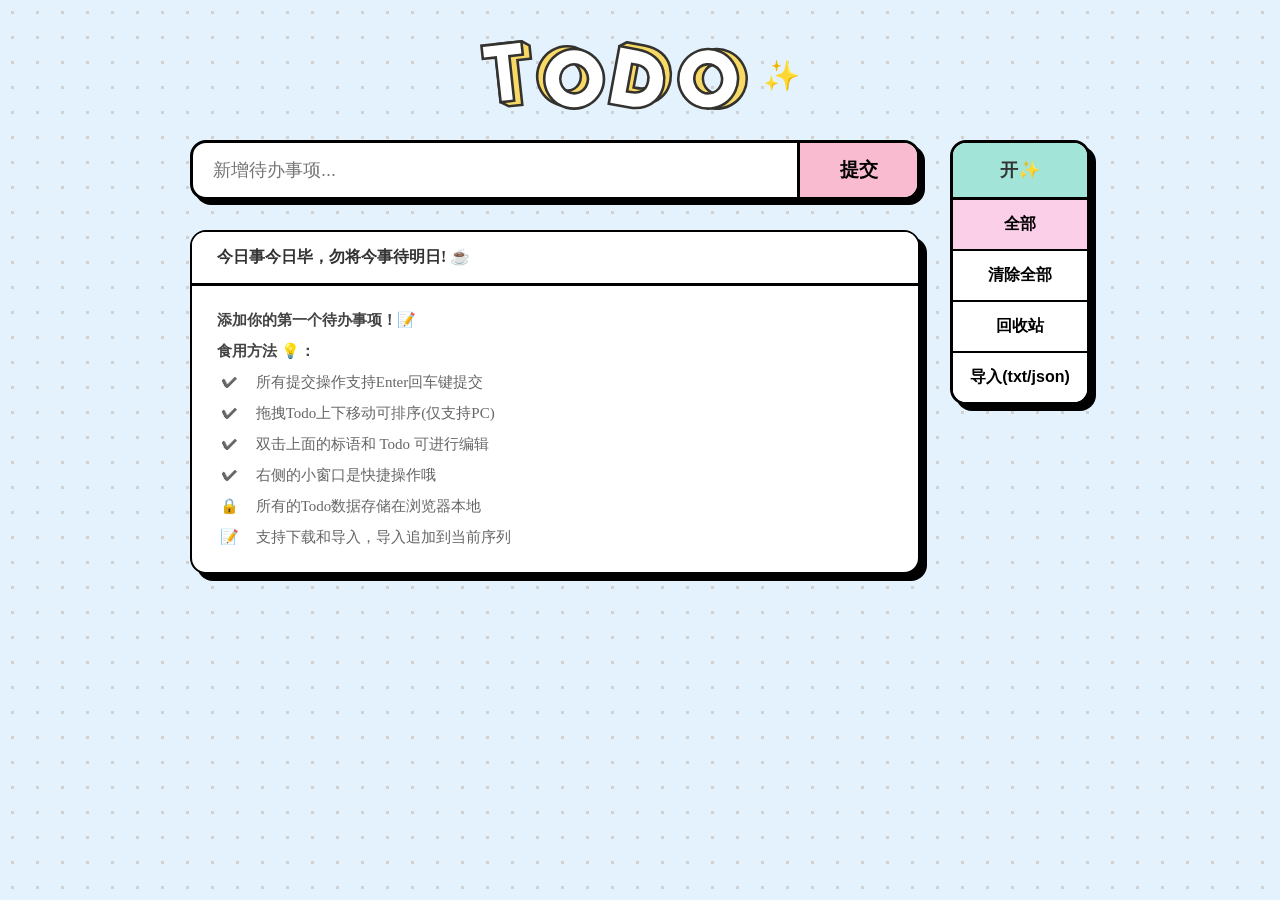
==== todolist/index.html @ 0f5ed59c "feat:qg homework" ====
<!DOCTYPE html>
<html lang="zh-CN">
<head>
    <meta charset="UTF-8">
    <meta name="viewport" content="width=device-width, initial-scale=1.0">
    <title>todolist-app</title>
    <link rel="stylesheet" href="./css/style.css">
</head>
<body>
    <div class="container">
        <header class="header">
            <div class="logo-container">
                <img src="./images/todo.svg" alt="todo标签文本">
                <span class="decoration">✨</span>
            </div>
        </header>

        <main class="content-wrapper">
            <section class="left-panel">
                <div class="input-group">
                    <div class="input-fields">
                        <input type="text" id="note-title" placeholder="新增待办事项...">
                    </div>
                    <button id="add-btn">提交</button>
                </div>
                <div class="note-content">
                    <div class="note-header">
                        <span>今日事今日毕，勿将今事待明日! ☕</span>
                    </div>
                    <div id="note-list">
                        <div class="guide-container">
                            
                            <p class="guide-title">添加你的第一个待办事项！📝</p>
                            <div class="guide-content">
                                <p class="guide-subtitle">食用方法 💡：</p>
                                <ul class="guide-list">
                                    <li><span class="guide-icon">✔</span> 所有提交操作支持Enter回车键提交</li>
                                    <li><span class="guide-icon">✔</span> 拖拽Todo上下移动可排序(仅支持PC)</li>
                                    <li><span class="guide-icon">✔</span> 双击上面的标语和 Todo 可进行编辑</li>
                                    <li><span class="guide-icon">✔</span> 右侧的小窗口是快捷操作哦</li>
                                    <li><span class="guide-icon">🔒</span> 所有的Todo数据存储在浏览器本地</li>
                                    <li><span class="guide-icon">📝</span> 支持下载和导入，导入追加到当前序列</li>
                                </ul>
                            </div>
                        </div>

                    </div> 
                </div>
            </section>

            <aside class="right-panel">
                <div class="control-box">
                    <div class="status-badge">开✨</div>
                    <button class="nav-btn active">全部</button>
                    <button id="clear-all" class="nav-btn">清除全部</button>
                    <button id="trash-bag" class="nav-btn">回收站</button>
                    <div class="import">
                        <button id="import-btn" class="nav-btn">导入(txt/json)</button>
                    </div>
                </div>
            </aside>
        </main>
    </div>
    <script src="script.js"></script>
</body>
</html>
---- todolist/css/style.css ----
*{
    margin: 0;
    padding: 0;
    box-sizing: border-box;
}

body{
    background-color: #e3f2fd;
    background-image: radial-gradient(#d1d1d1 1.5px,transparent 1.5px);
    /* 浅白色的小班点 */
    background-size: 25px 25px;
    font-family: "Microsoft YaHei";
    color: #333;
    padding: 40px;
    /* 与浏览器周边隔开一点 */
}

/* 主界面 */
.container{
    max-width: 900px;
    margin: 0 auto;
}

.header{
    display: flex;
    justify-content: center;
    margin-bottom: 30px;
}

/* logo图片 */
.logo-container img{
    height: 70px;
    width: auto;
}

/* 承载logo的容器 */
.logo-container{
    align-items: center;
    display: flex;
    gap: 15px;
    font-size: 40px;
    font-weight: 900;
}

/* 星星装饰 */
.decoration{
    font-size: 30px;
}

/* 装饰左右的侧边栏 */
.content-wrapper{
    display: flex;
    gap: 30px;
    align-items: flex-start;
}


/* 占比空间分配 */
.left-panel{
    flex: 3;
}

.right-panel{
    flex: 1;
}

/* 上方总输入框 */
.input-group{
    background-color: #fff;
    border: 3px solid #000;
    border-radius: 16px;
    display: flex;
    overflow: hidden;
    box-shadow: 5px 5px 0px #000;
    margin-bottom: 30px;
    height: 60px;
}

.input-fields{
    flex: 1;
    display: flex;
}

 input[type="text"],textarea{
    width: 100%;
    border: none;
    padding: 0 20px;
    font-size: 18px;
    outline: none;
    background: transparent;
}  
textarea{
    height: 60px;
    border-bottom: none;
} 

#add-btn {
    width: 120px;
    background-color: #f8bbd0;
    border: none;
    border-left: 3px solid #000;
    height: 100%;
    font-size: 19px;
    font-weight: 900;
    cursor: pointer;
    transition: all 0.2s;
    display: flex;
    align-items: center;
    justify-content: center;
}

#add-btn:hover{
    background-color: #f48fb1;
    box-shadow:2px 2px 0px #000 ;
}

.note-content{
    background-color: #fff;
    border: 2px solid #000;
    border-radius: 16px;
    box-shadow: 7px 7px 0px #000;
    overflow: hidden;
}

.note-header{
    padding:15px 25px;
    border-bottom: 3px solid #000;
    font-weight: bold;
    font-size: 16px;
    background-color: #fff;
}


#note-list{
    padding: 25px;
    display: flex;
    flex-direction: column;
    gap: 20px;
}
/* ----------食用方法--------------- */
.guide-container{
    color: #444;
    /* padding: 20px 40px; */
}

.guide-title{
    font-size: 15px;
    font-weight: bold;
    margin-bottom: 12px;
}

.guide-subtitle{
    font-size: 15px;
    font-weight: bold;
    margin-bottom: 12px;
}

.guide-list{
    list-style: none;
    display: flex;
    flex-direction: column;
    gap: 12px;
}

.guide-list{
    display: flex;
    font-size: 15px;
    color: #666;
}

.guide-icon{
    width: 25px;
    margin-right: 10px;
    display: inline-block;
    text-align: center;
    font-weight: bold;
}


.note-card{
    background-color: #fff;
    border:2px solid #000;
    border-radius: 12px;
    padding: 15px 20px;
    box-shadow: 6px 6px 0px #000;
    display: flex;
    flex-direction: column;
    gap: 10px;
}

.card-title{
    font-size: 20px;
    font-weight: 800;
}

.card-text{
    font-size: 15px;
    color: #666;
    line-height: 1.6;
}

.note-footer{
    display: flex;
    justify-content: space-between;
    align-items: center;
    padding-top: 10px;
}

.action-btn{
    border: 2px solid #000;
    border-radius: 6px;
    padding: 4px 10px ;
    font-weight: bold;
    cursor: pointer;
    background-color: #fff;
    transition: 0.1s;
}

.action-btn.done{
    background-color: #c8e6c9;
}
.action-btn.delete{
    background-color: #ffcdd2;
}

.action-btn:hover{
    transform: translate(2px,2px);
    box-shadow: 2px 2px 0px #000;
}


/* 添加右侧效果 */
.right-panel{
    flex:0 0 140px;
}

.control-box{
    background-color: #fff;
    border: 3px solid #000;
    border-radius: 16px;
    box-shadow: 6px 6px 0px #000;
    overflow: hidden;
}

.status-badge{
    background-color: #a2e4d8;
    padding: 15px;
    text-align: center;
    font-weight: 900;
    font-size: 18px;
    border-bottom: 3px solid #000;
}

.nav-btn{
    width: 100%;
    padding: 14px;
    font-weight: bold;
    font-size: 16px;
    border: none;
    background-color: #fff;
    border-bottom: 2px solid #000;
    cursor: pointer;
    text-align: center;
    transition: all 0.3s;
}

.nav-btn.active{
    background-color: #fbcfe8;
}

.nav-btn:hover{
    background-color: #fbcfe8;
}

.nav-btn:last-child {
    border-bottom: none;
}
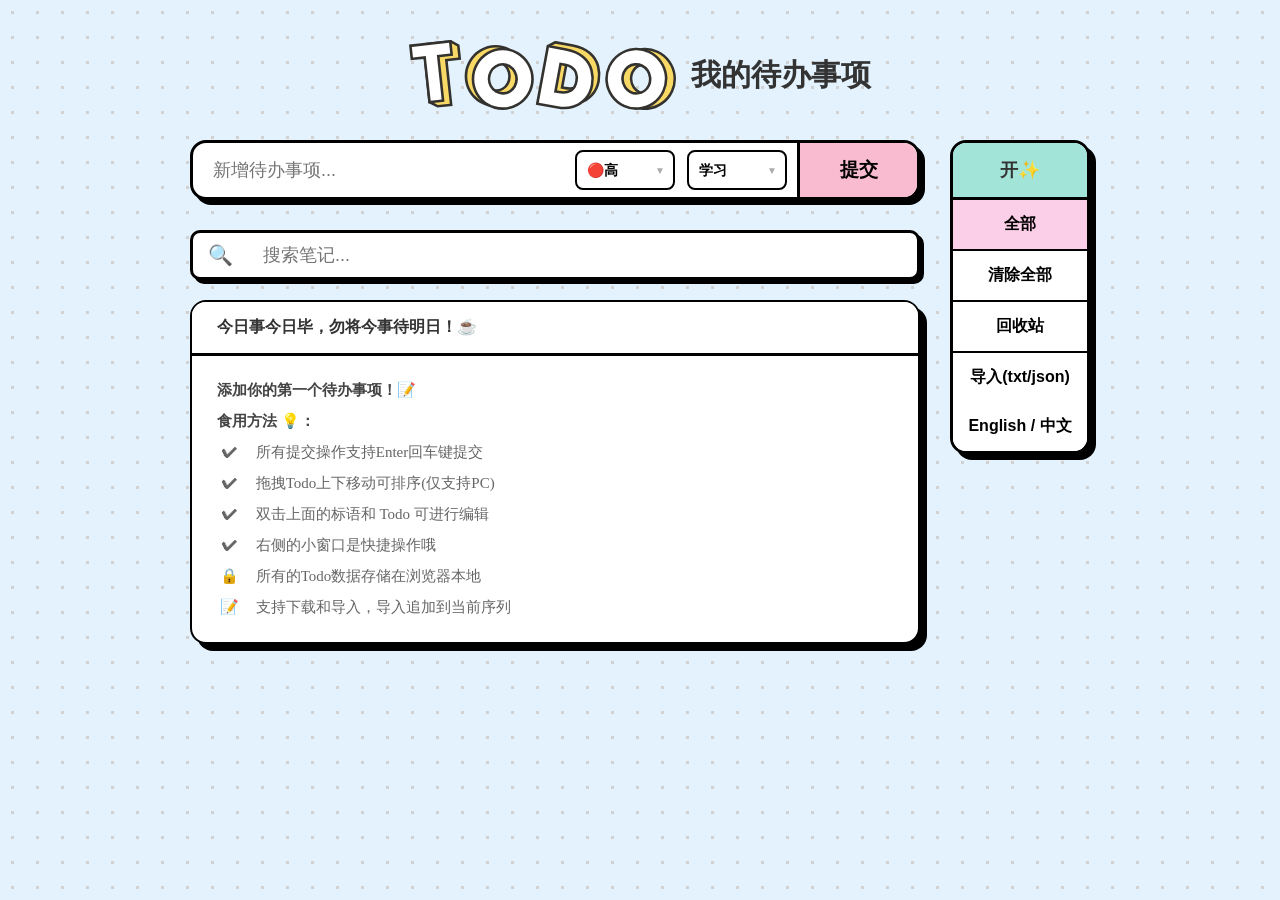
==== commit 11c2f30d: "feat:分类和优先事项" ====
--- a/todolist/index.html
+++ b/todolist/index.html
@@ -20,11 +20,31 @@
                 <div class="input-group">
                     <div class="input-fields">
                         <input type="text" id="note-title" placeholder="新增待办事项...">
+                        <div class="priority-wrapper">
+                            <div class="select-container">
+                                <select class="priority-select" id="priority-select">
+                                    <option value="high">🔴高</option>
+                                    <option value="medium">🟡中</option>
+                                    <option value="low">🟢低</option>
+                                </select>
+                            </div>
+
+                            <div class="select-container">
+                                <select id="category-select" class="category-select">
+                                    <option value="study">📚 学习</option>
+                                    <option value="work">💼 工作</option>
+                                </select>
+                            </div>
+                        </div>
                     </div>
                     <button id="add-btn">提交</button>
                 </div>
+                <div class="search-group">
+                    <span class="search-icon">🔍</span>
+                        <input type="text" id="search-input" placeholder="搜索你想要的笔记...">
+                </div>
                 <div class="note-content">
-                    <div class="note-header">
+                   <div class="note-header">
                         <span>今日事今日毕，勿将今事待明日! ☕</span>
                     </div>
                     <div id="note-list">
@@ -50,13 +70,14 @@
 
             <aside class="right-panel">
                 <div class="control-box">
-                    <div class="status-badge">开✨</div>
-                    <button class="nav-btn active">全部</button>
+                    <div id="status-bar" class="status-badge">开✨</div>
+                    <button id="all-btn" class="nav-btn active">全部</button>
                     <button id="clear-all" class="nav-btn">清除全部</button>
                     <button id="trash-bag" class="nav-btn">回收站</button>
                     <div class="import">
                         <button id="import-btn" class="nav-btn">导入(txt/json)</button>
                     </div>
+                    <button id="lang-btn" class="nav-btn">English / 简体中文</button>
                 </div>
             </aside>
         </main>
--- a/todolist/css/style.css
+++ b/todolist/css/style.css
@@ -79,6 +79,9 @@
 .input-fields{
     flex: 1;
     display: flex;
+    justify-content: center;
+    align-items: center;
+    gap: 10px;
 }
 
  input[type="text"],textarea{
@@ -123,6 +126,8 @@
 }
 
 .note-header{
+    width: 100%;
+    display: flex;
     padding:15px 25px;
     border-bottom: 3px solid #000;
     font-weight: bold;
@@ -275,3 +280,119 @@
 .nav-btn:last-child {
     border-bottom: none;
 }
+
+
+/* -------搜索-------- */
+.search-group{
+    background-color: #fff;
+    border: 3px solid #000;
+    border-radius: 10px ;
+    display: flex;
+    align-items: center;
+    padding:0 15px;
+    margin-bottom: 20px;
+    box-shadow: 4px 4px 0px #000;
+    height: 50px;
+}
+
+.search-icon{
+    font-size: 20px;
+    margin-right: 10px;
+}
+
+.search-input{
+    flex:1;
+    border: none;
+    outline: none;
+    font-size: 16px;
+    background :transparent;
+}
+/* ------------------ */
+
+/* --------优先级-按钮部分------ */
+.note-card.priority-high{
+    border-left: 5px solid #ff4d4f;
+    background-color: #fff1f0;
+}
+
+.note-card.priority-medium{
+    border-left: 5px solid #ffc107;
+    background-color: #fffbe6;
+}
+
+.note-card.priority-low{
+    border-left: 5px solid #52c41a;
+    background-color: #f6ffed;
+}
+
+.done-style{
+    opacity: 0.6;
+    border-left-color: #ccc !important;
+}
+/* ----------------------------- */
+
+/* ---------优先级-外框部分以及分类组合---------*/
+.priority-wrapper{
+    display: flex;
+    gap: 12px;
+    padding: 0 10px;
+    align-items: center;
+}
+
+.select-container{  
+    position: relative;
+    flex: 0 1 auto;
+    min-width: 100px;
+}
+
+
+.priority-select,.category-select{
+    width: 100%;
+    display: block;
+    appearance: none;
+    -webkit-appearance: none;
+    -moz-appearance: none;
+    
+    /* -------- */
+
+    padding: 8px 30px 8px 10px;
+    font-size: 14px;
+    font-weight: bold;
+    background-color: #fff;
+    border: 2px solid #000;
+    border-radius: 8px;
+    cursor: pointer;
+    outline: none;
+    transition: all 0.3s ease;
+    height: 40px;
+}
+
+.priority-select:hover,.category-select:hover{
+    border-color: #ffc107;
+    background-color: #fffdf5;
+}
+
+.priority-select:focus,.category-select:focus{
+    border-color: #ffc107;
+    box-shadow:0 0 0 3px rgba(255, 193, 7, 0.1);
+}
+
+.select-container::after{
+    content:'▼';
+    font-size: 10px;
+    color: #aaa;
+    position: absolute;
+    right: 10px;
+    top: 50%;
+    transform: translateY(-50%);
+    pointer-events: none;
+    transition: all 0.3s ease;
+    z-index: 2;
+}
+
+.select-container:hover::after{
+    color: #ffc107;
+    transform: translateY(-70%);
+}
+
+/* ------------------------------ */
